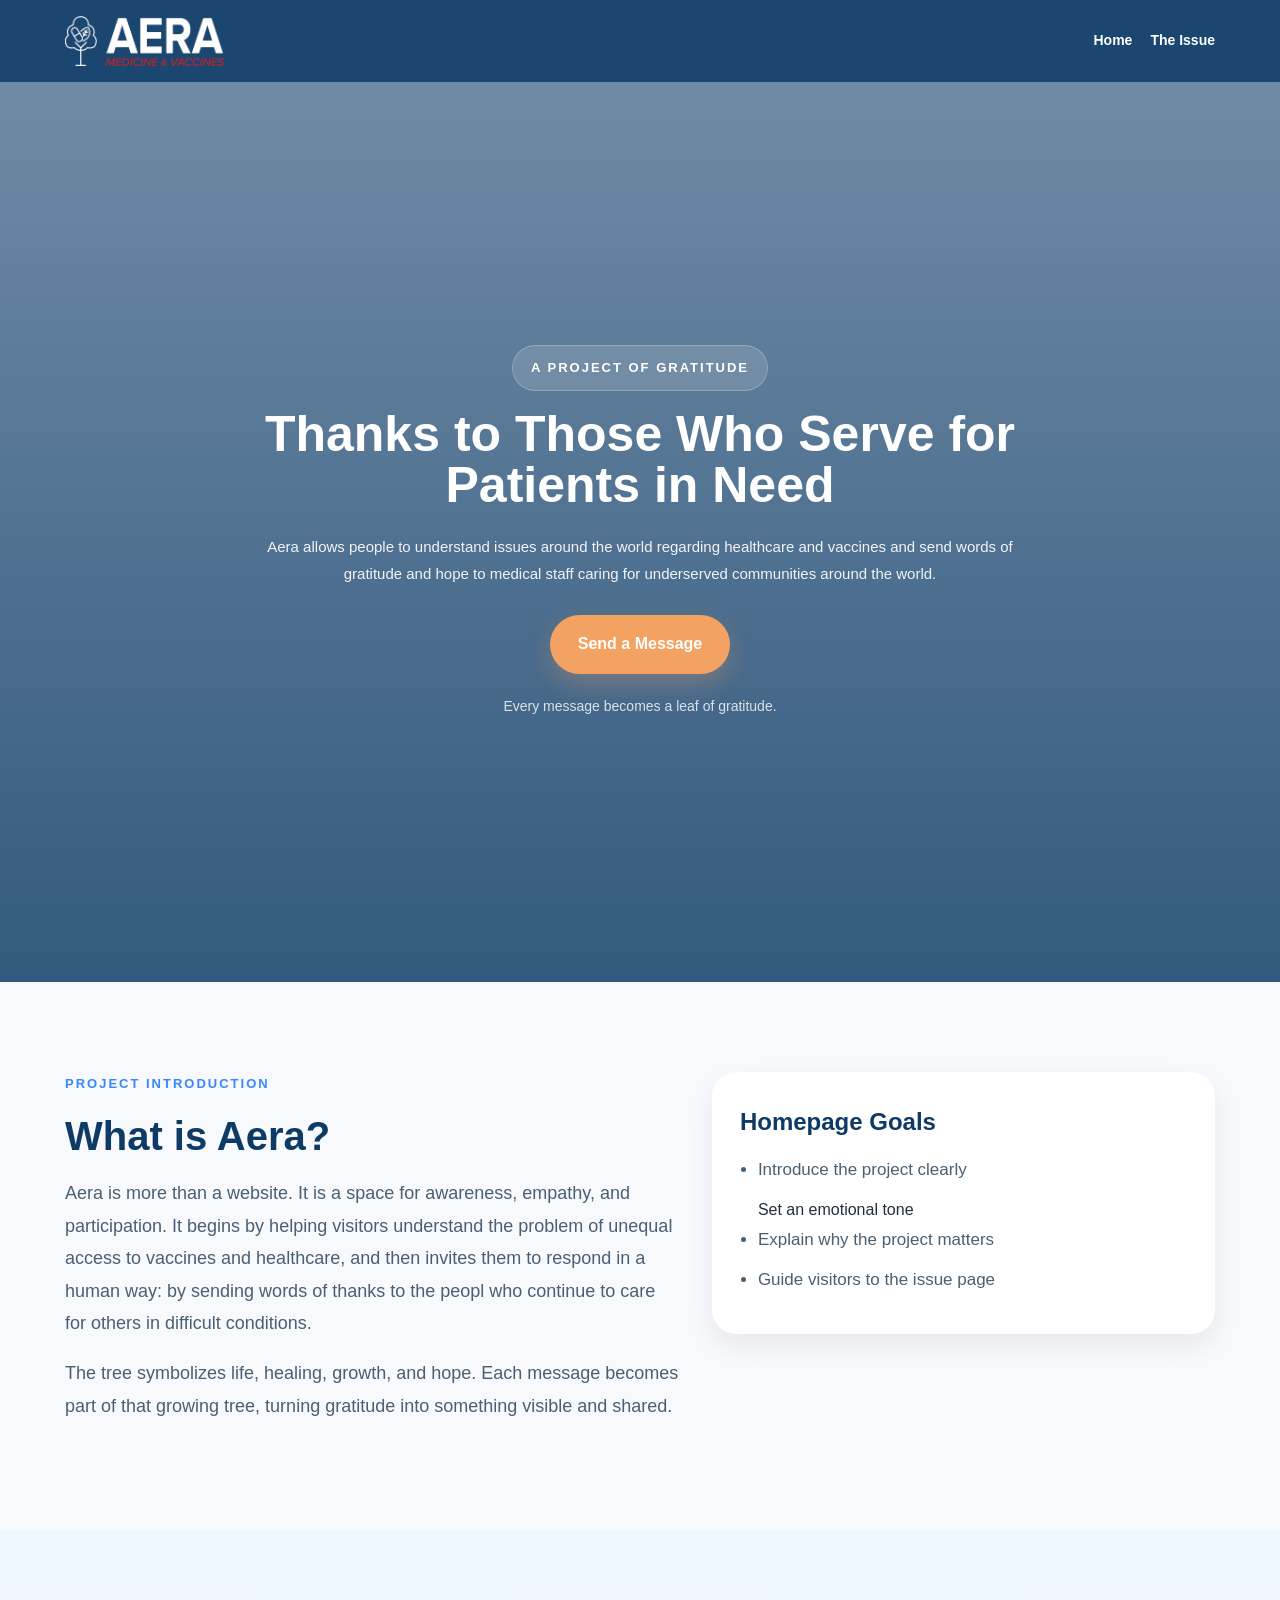
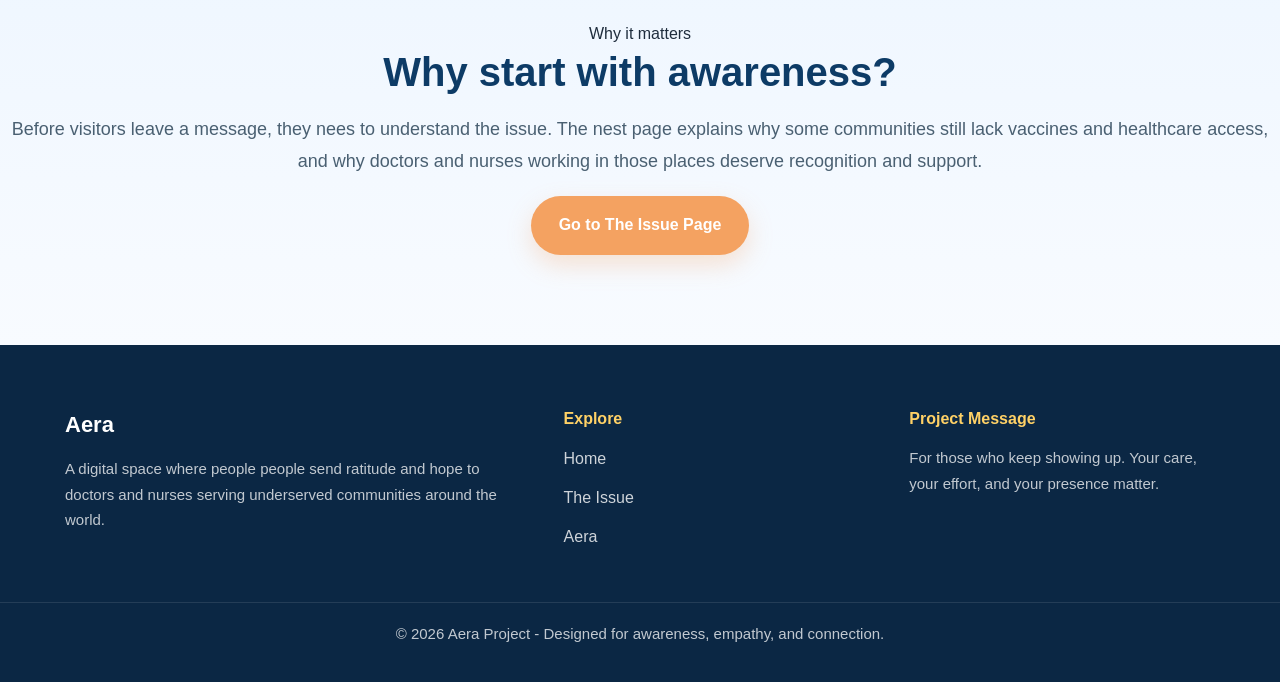
==== index.html @ dda3987d "Add files via upload" ====
<html lang="en">
<head>
	<title>Aera | Home</title>
	<link rel="stylesheet" href="style.css"/>
</head>

<body>

<nav class="navbar">
	<div class="container nav-inner">
		<div class="logo">
			<img src="logo2.png" alt="logo" height="50" align="right">

		</div>
		<div class="nav-links">
			<a href="index.html">Home</a>
			<a href="issue.html">The Issue</a>
		</div>
	</div>
</nav>

<header class="hero">
	<div class="hero-overlay"></div>
	<div class="container hero-content">
		<div class="hero-tag">A Project of Gratitude</div>
		<h1>Thanks to Those Who Serve for Patients in Need</h1>
		<p>
			Aera allows people to understand issues around the world regarding healthcare and vaccines and send words of gratitude and hope to medical staff caring for underserved communities around the world.
		</p>
		<div class="hero-buttons">
			<a href="issue.html" class="btn btn-primary">Send a Message</a>
		</div>
		<div class="hero-note">Every message becomes a leaf of gratitude.</div>
	</div>
</header>

<section class="intro-section">
	<div class="container two-column">
		<div>
			<div class="eyebrow">Project Introduction</div>
			<h2>What is Aera?</h2>
			<p>
				Aera is more than a website. It is a space for awareness, empathy, and participation. It begins by helping visitors understand the problem of unequal access to vaccines and healthcare, and then invites them to respond in a human way: by sending words of thanks to the peopl who continue to care for others in difficult conditions.
			</p>
			<p>
				The tree symbolizes life, healing, growth, and hope. Each message becomes part of that growing tree, turning gratitude into something visible and shared.
			</p>
		</div>

		<div class="info-card">
			<h3>Homepage Goals</h3>
			<ul>
				<li>Introduce the project clearly</li>
				<le>Set an emotional tone</le>
				<li>Explain why the project matters</li>
				<li>Guide visitors to the issue page</li>
			</ul>
		</div>
	</div>
</section>

<section class="preview-section">
	<div class="container"
		<div class="eyebrow">Why it matters</div>
		<h2>Why start with awareness?</h2>
		<p class-"section-text">
			Before visitors leave a message, they nees to understand the issue.
			The nest page explains why some communities still lack vaccines and healthcare access, and why doctors and nurses working in those places deserve recognition and support. 
		</p>
		<a href="issue.html" class="btn btn-primary">Go to The Issue Page</a>
	</div>
</section>


<footer class="footer">
	<div class="container footer-grid">

		<div class="footer-about">
			<h3>Aera</h3>
			<p>
				A digital space where people people send ratitude and hope to doctors and nurses serving underserved communities around the world.
			</p>
		</div>

		<div class="footer-links">
			<h4>Explore</h4>
			<ul>
				<li><a href="index.html">Home</a></li>
				<li><a href="issue.html">The Issue</a></li>
				<li><a href="#">Aera</a></li>
			</ul>
		</div>
		<div class="footer-message">
			<h4>Project Message</h4>
			<p>
				For those who keep showing up. 
				Your care, your effort, and your presence matter.
			</p>
		</div>
	</div>

	<div class="footer-bottom">
		<p>© 2026 Aera Project - Designed for awareness, empathy, and connection.</p>
	</div>
</footer>


</body>

</html>
---- style.css ----
* {
  box-sizing: border-box;
  margin: 0;
  padding: 0;
}

html {
  scroll-behavior: smooth;
}

body {
  font-family: Arial, sans-serif;
  background: #f7f9fc;
  color: #1f2d3d;
  line-height: 1.8;
}

a {
  text-decoration: none;
}

.container {
  width: min(1150px, 92%);
  margin: 0 auto;
}

.narrow {
  width: min(860px, 92%);
  margin: 0 auto;
}

.center-text {
  text-align: center;
}

/* NAV */
.navbar {
  position: sticky;
  top: 0;
  z-index: 1000;
  background: rgba(13, 59, 102, 0.94);
  backdrop-filter: blur(8px);
  padding: 16px 0;
}

.nav-inner {
  display: flex;
  justify-content: space-between;
  align-items: center;
  gap: 20px;
}

.logo {
  color: white;
  height: 50px;
  width: auto;
  font-size: 22px;
  font-weight: bold;
}

.nav-links {
  display: flex;
  flex-wrap: wrap;
  gap: 18px;
}

.nav-links a {
  color: white;
  font-size: 14px;
  font-weight: bold;
  transition: 0.3s;
}

.nav-links a:hover {
  color: #ffd166;
}

/* HERO */
.hero {
  position: relative;
  min-height: 100vh;
  background:
    linear-gradient(to bottom, rgba(13,59,102,0.58), rgba(13,59,102,0.84)),
    url("https://images.unsplash.com/photo-1501004318641-b39e6451bec6?auto=format&fit=crop&w=1600&q=80")
    center/cover no-repeat;
  display: flex;
  align-items: center;
  text-align: center;
  color: white;
}

.hero-overlay {
  position: absolute;
  inset: 0;
}

.hero-content {
  position: relative;
  z-index: 2;
  max-width: 820px;
  margin: 0 auto;
  padding: 40px 0;
}

.hero-tag,
.eyebrow {
  display: inline-block;
  margin-bottom: 18px;
  font-size: 13px;
  font-weight: bold;
  letter-spacing: 2px;
  text-transform: uppercase;
  color: #3a86ff;
}

.hero-tag {
  color: white;
  padding: 10px 18px;
  border-radius: 999px;
  background: rgba(255,255,255,0.14);
  border: 1px solid rgba(255,255,255,0.22);
}

.hero h1 {
  font-size: 50px;
  line-height: 1.02;
  margin-bottom: 22px;
}

.hero p {
  font-size: 15px;
  max-width: 760px;
  margin: 0 auto 28px;
  color: rgba(255,255,255,0.92);
}

.hero-buttons {
  display: flex;
  justify-content: center;
  flex-wrap: wrap;
  gap: 14px;
}

.hero-note {
  margin-top: 20px;
  font-size: 14px;
  color: rgba(255,255,255,0.8);
}

/* BUTTONS */
.btn {
  display: inline-block;
  padding: 15px 28px;
  border-radius: 999px;
  font-weight: bold;
  transition: 0.3s ease;
}

.btn-primary {
  background: #f4a261;
  color: white;
  box-shadow: 0 10px 24px rgba(244,162,97,0.28);
}

.btn-primary:hover {
  background: #e76f51;
  transform: translateY(-2px);
}

.btn-secondary {
  background: rgba(255,255,255,0.14);
  color: white;
  border: 1px solid rgba(255,255,255,0.22);
}

.btn-secondary:hover {
  background: rgba(255,255,255,0.2);
}

/* PAGE HEADER */
.page-header {
  padding: 90px 0 40px;
  background: linear-gradient(to bottom, #eaf4ff, #f7f9fc);
}

.page-header h1 {
  font-size: 58px;
  line-height: 1.08;
  color: #0d3b66;
  margin-bottom: 16px;
}

.page-subtitle {
  font-size: 20px;
  color: #4a6072;
  max-width: 780px;
}

/* SECTIONS */
section {
  padding: 90px 0;
}

h2 {
  font-size: 40px;
  color: #0d3b66;
  margin-bottom: 18px;
  line-height: 1.15;
}

p {
  font-size: 18px;
  color: #4a6072;
  margin-bottom: 18px;
}

.section-text {
  max-width: 780px;
  margin-bottom: 28px;
}

.alt-bg {
  background: #eef6ff;
}

/* LAYOUTS */
.two-column {
  display: grid;
  grid-template-columns: 1.1fr 0.9fr;
  gap: 32px;
  align-items: start;
}

.issue-grid {
  align-items: center;
}

/* CARDS */
.info-card {
  background: white;
  border-radius: 24px;
  padding: 28px;
  box-shadow: 0 12px 28px rgba(0,0,0,0.07);
}

.info-card h3 {
  color: #0d3b66;
  font-size: 24px;
  margin-bottom: 12px;
}

.info-card ul {
  padding-left: 18px;
}

.info-card li {
  color: #4a6072;
  margin-bottom: 10px;
  font-size: 17px;
}

/* PREVIEW */
.preview-section {
  background: linear-gradient(to bottom, #eef6ff, #f8fbff);
  text-align: center;
}

.closing-section {
  background: linear-gradient(to bottom, #f8fbff, #eaf4ff);
}

/* RESPONSIVE */
@media (max-width: 900px) {
  .two-column {
    grid-template-columns: 1fr;
  }

  .hero h1,
  .page-header h1 {
    font-size: 42px;
  }

  .hero p,
  .page-subtitle,
  p {
    font-size: 17px;
  }

  h2 {
    font-size: 32px;
  }

  .nav-inner {
    flex-direction: column;
    align-items: flex-start;
  }
}

.footer {
  background: #0b2744;
  color: rgba(255,255,255,0.85);
  padding-top: 60px;
}

.footer-grid {
  display: grid;
  grid-template-columns: 1.5fr 1fr 1fr;
  gap: 40px;
  padding-bottom: 40px;
}

.footer h3 {
  font-size: 22px;
  margin-bottom: 12px;
  color: white;
}

.footer h4 {
  font-size: 16px;
  margin-bottom: 12px;
  color: #ffd166;
}

.footer p {
  font-size: 15px;
  line-height: 1.7;
  color: rgba(255,255,255,0.75);
}

.footer-links ul {
  list-style: none;
}

.footer-links li {
  margin-bottom: 10px;
}

.footer-links a {
  color: rgba(255,255,255,0.8);
  text-decoration: none;
  transition: 0.3s;
}

.footer-links a:hover {
  color: #ffd166;
}

.footer-bottom {
  border-top: 1px solid rgba(255,255,255,0.1);
  text-align: center;
  padding: 18px 0;
  font-size: 13px;
  color: rgba(255,255,255,0.6);
}

/* WHY PAGE */
.why-header {
  background: linear-gradient(to bottom, #eaf4ff, #f7f9fc);
}

.map-tabs-section {
  background: linear-gradient(to bottom, #eef6ff, #f8fbff);
  padding: 90px 0;
}

.tabs {
  display: flex;
  gap: 14px;
  flex-wrap: wrap;
  margin-bottom: 28px;
}

.tab-button {
  border: none;
  padding: 14px 24px;
  border-radius: 999px;
  background: white;
  color: #0d3b66;
  font-weight: bold;
  cursor: pointer;
  box-shadow: 0 8px 18px rgba(0,0,0,0.07);
  transition: 0.3s;
}

.tab-button:hover {
  transform: translateY(-2px);
}

.tab-button.active {
  background: #0d3b66;
  color: white;
}

.tab-content {
  display: none;
}

.tab-content.active {
  display: block;
}

.map-layout {
  display: grid;
  grid-template-columns: 1.3fr 0.7fr;
  gap: 28px;
  align-items: stretch;
}

.map-card {
  position: relative;
  background: white;
  border-radius: 28px;
  padding: 24px;
  box-shadow: 0 14px 34px rgba(0,0,0,0.08);
}

.map-label {
  position: absolute;
  top: 42px;
  left: 42px;
  z-index: 5;
  background: rgba(255,255,255,0.94);
  color: #0d3b66;
  font-size: 13px;
  font-weight: bold;
  padding: 10px 14px;
  border-radius: 999px;
  box-shadow: 0 8px 18px rgba(0,0,0,0.08);
}

.world-map {
  position: relative;
  height: 540px;
  border-radius: 22px;
  background:
    url("https://upload.wikimedia.org/wikipedia/commons/8/80/World_map_-_low_resolution.svg")
    center/92% no-repeat,
    linear-gradient(to bottom, #ffffff, #f8fbff);
  overflow: hidden;
  border: 1px solid #e8f0f8;
}

.map-marker {
  position: absolute;
  width: 18px;
  height: 18px;
  border-radius: 50%;
  border: 3px solid white;
  box-shadow: 0 0 0 12px rgba(0,0,0,0.06);
}

.map-marker.red {
  background: #e76f51;
}

.map-marker.orange {
  background: #f4a261;
}

.map-marker.blue {
  background: #3a86ff;
}

.map-marker.green {
  background: #43aa8b;
}

.nigeria { top: 50%; left: 46%; }
.india { top: 46%; left: 67%; }
.pakistan { top: 43%; left: 63%; }
.ethiopia { top: 53%; left: 54%; }
.somalia { top: 55%; left: 57%; }
.drc { top: 58%; left: 49%; }
.angola { top: 63%; left: 47%; }

.map-info-panel {
  background: white;
  border-radius: 28px;
  padding: 30px;
  box-shadow: 0 14px 34px rgba(0,0,0,0.08);
}

.map-info-panel h3 {
  color: #0d3b66;
  font-size: 28px;
  margin-bottom: 14px;
}

.map-info-panel h4 {
  color: #0d3b66;
  font-size: 20px;
  margin: 24px 0 10px;
}

.map-info-panel p {
  font-size: 16px;
  color: #4a6072;
  margin-bottom: 12px;
}

.legend-box {
  background: #f7fbff;
  border: 1px solid #e3edf8;
  border-radius: 18px;
  padding: 16px;
  display: grid;
  gap: 10px;
  margin-top: 18px;
}

.legend-box div {
  display: flex;
  align-items: center;
  gap: 10px;
  color: #4a6072;
  font-size: 14px;
  font-weight: bold;
}

.legend-dot {
  width: 14px;
  height: 14px;
  border-radius: 50%;
  display: inline-block;
}

.legend-dot.red {
  background: #e76f51;
}

.legend-dot.orange {
  background: #f4a261;
}

.legend-dot.blue {
  background: #3a86ff;
}

.legend-dot.green {
  background: #43aa8b;
}



@media (max-width: 900px) {
  .map-layout,
  .footer-grid {
    grid-template-columns: 1fr;
  }

  .world-map {
    height: 360px;
    background-size: 96%;
  }

  .map-label {
    top: 36px;
    left: 36px;
  }

  .map-marker {
    width: 14px;
    height: 14px;
    border-width: 2px;
  }
}
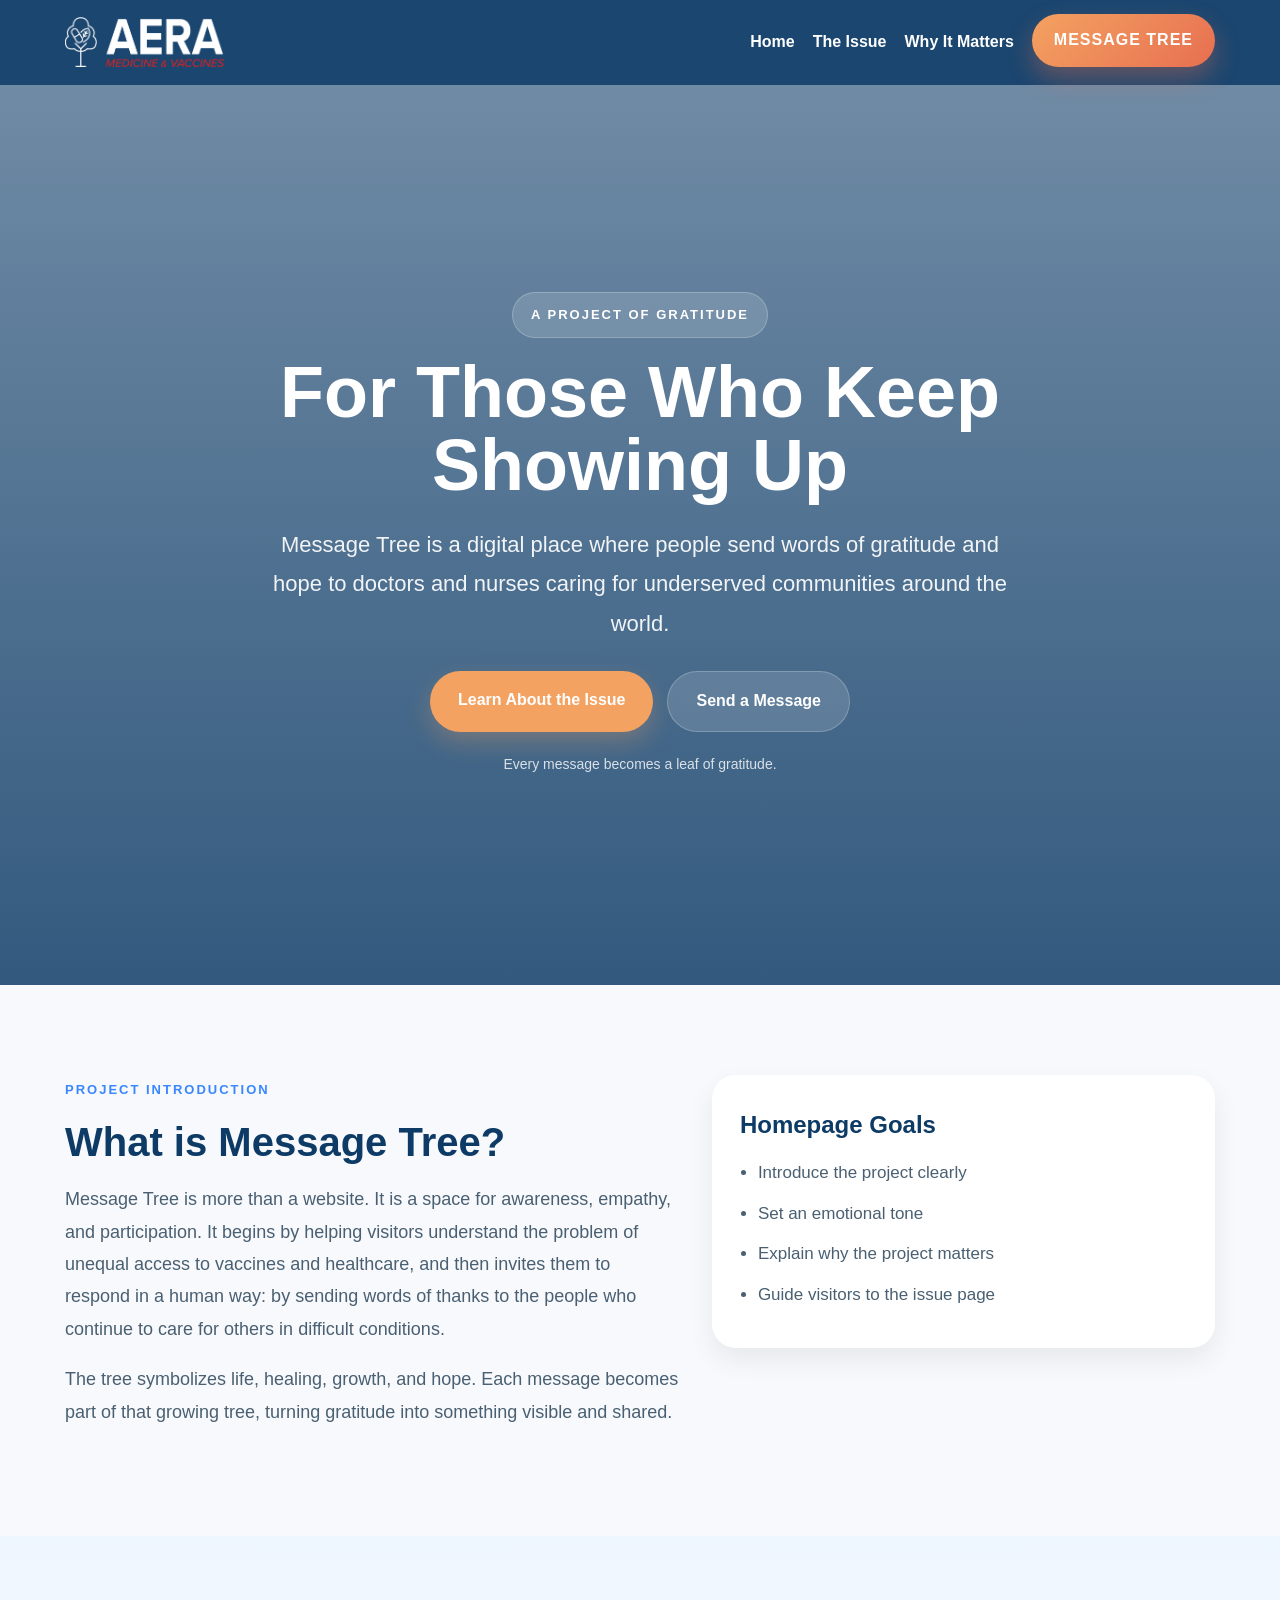
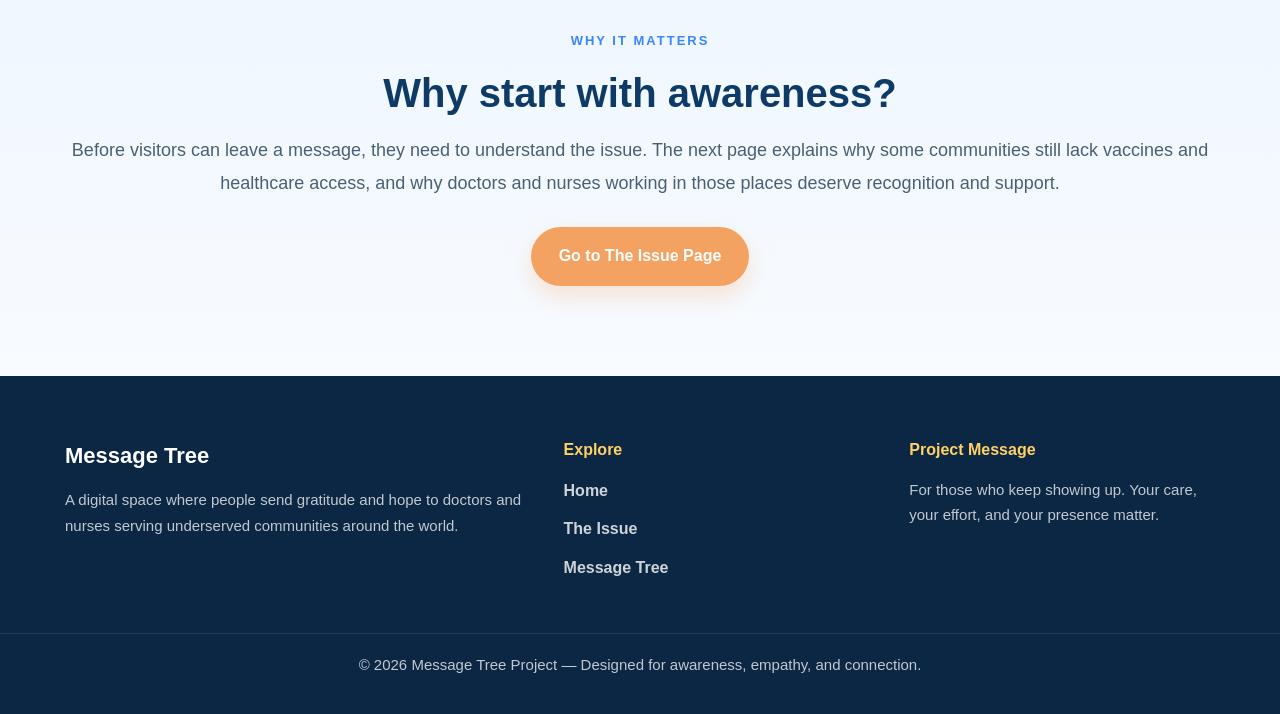
==== commit 68c3d762: "Add files via upload" ====
--- a/index.html
+++ b/index.html
@@ -1,110 +1,129 @@
+<!DOCTYPE html>
 <html lang="en">
 <head>
-	<title>Aera | Home</title>
-	<link rel="stylesheet" href="style.css"/>
+  <meta charset="UTF-8" />
+  <meta name="viewport" content="width=device-width, initial-scale=1.0" />
+  <title>Message Tree | Home</title>
+  <link rel="stylesheet" href="style.css" />
 </head>
-
 <body>
 
-<nav class="navbar">
-	<div class="container nav-inner">
-		<div class="logo">
-			<img src="logo2.png" alt="logo" height="50" align="right">
+  <nav class="navbar">
+    <div class="container nav-inner">
+      <div class="logo">
+          <img src="logo2.png" alt="logo" height="50" align="right">
+      </div>
+      <div class="nav-links">
+        <a href="index.html">Home</a>
+        <a href="issue.html">The Issue</a>
+        <a href="why.html">Why It Matters</a>
+        <a class="menubold" href="message.html">MESSAGE TREE</a>
+      </div>
+    </div>
+  </nav>
 
-		</div>
-		<div class="nav-links">
-			<a href="index.html">Home</a>
-			<a href="issue.html">The Issue</a>
-		</div>
-	</div>
-</nav>
+  <header class="hero">
+    <div class="hero-overlay"></div>
+    <div class="container hero-content">
+      <div class="hero-tag">A Project of Gratitude</div>
+      <h1>For Those Who Keep Showing Up</h1>
+      <p>
+        Message Tree is a digital place where people send words of gratitude
+        and hope to doctors and nurses caring for underserved communities
+        around the world.
+      </p>
+      <div class="hero-buttons">
+        <a href="issue.html" class="btn btn-primary">Learn About the Issue</a>
+        <a href="#" class="btn btn-secondary">Send a Message</a>
+      </div>
+      <div class="hero-note">Every message becomes a leaf of gratitude.</div>
+    </div>
+  </header>
 
-<header class="hero">
-	<div class="hero-overlay"></div>
-	<div class="container hero-content">
-		<div class="hero-tag">A Project of Gratitude</div>
-		<h1>Thanks to Those Who Serve for Patients in Need</h1>
-		<p>
-			Aera allows people to understand issues around the world regarding healthcare and vaccines and send words of gratitude and hope to medical staff caring for underserved communities around the world.
-		</p>
-		<div class="hero-buttons">
-			<a href="issue.html" class="btn btn-primary">Send a Message</a>
-		</div>
-		<div class="hero-note">Every message becomes a leaf of gratitude.</div>
-	</div>
-</header>
+  <section class="intro-section">
+    <div class="container two-column">
+      <div>
+        <div class="eyebrow">Project Introduction</div>
+        <h2>What is Message Tree?</h2>
+        <p>
+          Message Tree is more than a website. It is a space for awareness,
+          empathy, and participation. It begins by helping visitors understand
+          the problem of unequal access to vaccines and healthcare, and then
+          invites them to respond in a human way: by sending words of thanks
+          to the people who continue to care for others in difficult conditions.
+        </p>
+        <p>
+          The tree symbolizes life, healing, growth, and hope. Each message
+          becomes part of that growing tree, turning gratitude into something
+          visible and shared.
+        </p>
+      </div>
 
-<section class="intro-section">
-	<div class="container two-column">
-		<div>
-			<div class="eyebrow">Project Introduction</div>
-			<h2>What is Aera?</h2>
-			<p>
-				Aera is more than a website. It is a space for awareness, empathy, and participation. It begins by helping visitors understand the problem of unequal access to vaccines and healthcare, and then invites them to respond in a human way: by sending words of thanks to the peopl who continue to care for others in difficult conditions.
-			</p>
-			<p>
-				The tree symbolizes life, healing, growth, and hope. Each message becomes part of that growing tree, turning gratitude into something visible and shared.
-			</p>
-		</div>
+      <div class="info-card">
+        <h3>Homepage Goals</h3>
+        <ul>
+          <li>Introduce the project clearly</li>
+          <li>Set an emotional tone</li>
+          <li>Explain why the project matters</li>
+          <li>Guide visitors to the issue page</li>
+        </ul>
+      </div>
+    </div>
+  </section>
 
-		<div class="info-card">
-			<h3>Homepage Goals</h3>
-			<ul>
-				<li>Introduce the project clearly</li>
-				<le>Set an emotional tone</le>
-				<li>Explain why the project matters</li>
-				<li>Guide visitors to the issue page</li>
-			</ul>
-		</div>
-	</div>
-</section>
-
-<section class="preview-section">
-	<div class="container"
-		<div class="eyebrow">Why it matters</div>
-		<h2>Why start with awareness?</h2>
-		<p class-"section-text">
-			Before visitors leave a message, they nees to understand the issue.
-			The nest page explains why some communities still lack vaccines and healthcare access, and why doctors and nurses working in those places deserve recognition and support. 
-		</p>
-		<a href="issue.html" class="btn btn-primary">Go to The Issue Page</a>
-	</div>
-</section>
+  <section class="preview-section">
+    <div class="container">
+      <div class="eyebrow">Why it matters</div>
+      <h2>Why start with awareness?</h2>
+      <p class="section-text">
+        Before visitors can leave a message, they need to understand the issue.
+        The next page explains why some communities still lack vaccines and
+        healthcare access, and why doctors and nurses working in those places
+        deserve recognition and support.
+      </p>
+      <a href="issue.html" class="btn btn-primary">Go to The Issue Page</a>
+    </div>
+  </section>
 
 
+
+
+  
+
 <footer class="footer">
-	<div class="container footer-grid">
+  <div class="container footer-grid">
 
-		<div class="footer-about">
-			<h3>Aera</h3>
-			<p>
-				A digital space where people people send ratitude and hope to doctors and nurses serving underserved communities around the world.
-			</p>
-		</div>
+    <div class="footer-about">
+      <h3>Message Tree</h3>
+      <p>
+        A digital space where people send gratitude and hope to doctors and nurses
+        serving underserved communities around the world.
+      </p>
+    </div>
 
-		<div class="footer-links">
-			<h4>Explore</h4>
-			<ul>
-				<li><a href="index.html">Home</a></li>
-				<li><a href="issue.html">The Issue</a></li>
-				<li><a href="#">Aera</a></li>
-			</ul>
-		</div>
-		<div class="footer-message">
-			<h4>Project Message</h4>
-			<p>
-				For those who keep showing up. 
-				Your care, your effort, and your presence matter.
-			</p>
-		</div>
-	</div>
+    <div class="footer-links">
+      <h4>Explore</h4>
+      <ul>
+        <li><a href="index.html">Home</a></li>
+        <li><a href="issue.html">The Issue</a></li>
+        <li><a href="#">Message Tree</a></li>
+      </ul>
+    </div>
 
-	<div class="footer-bottom">
-		<p>© 2026 Aera Project - Designed for awareness, empathy, and connection.</p>
-	</div>
+    <div class="footer-message">
+      <h4>Project Message</h4>
+      <p>
+        For those who keep showing up.  
+        Your care, your effort, and your presence matter.
+      </p>
+    </div>
+
+  </div>
+
+  <div class="footer-bottom">
+    <p>© 2026 Message Tree Project — Designed for awareness, empathy, and connection.</p>
+  </div>
 </footer>
 
-
 </body>
-
 </html>
--- a/style.css
+++ b/style.css
@@ -16,7 +16,11 @@
 }
 
 a {
+  color: white;
   text-decoration: none;
+  font-weight: 600;
+  transition: 0.3s ease;
+
 }
 
 .container {
@@ -60,19 +64,39 @@
 
 .nav-links {
   display: flex;
-  flex-wrap: wrap;
+  align-items: center;
   gap: 18px;
 }
 
 .nav-links a {
   color: white;
-  font-size: 14px;
-  font-weight: bold;
-  transition: 0.3s;
-}
-
+  text-decoration: none;
+  font-weight: 600;
+  transition: 0.3s ease;
+}
+
+/* normal menu hover */
 .nav-links a:hover {
-  color: #ffd166;
+  opacity: 0.8;
+}
+
+/* POPPED OUT MENU */
+.menubold {
+  background: linear-gradient(135deg, #f4a261, #e76f51);
+  padding: 12px 22px;
+  border-radius: 999px;
+  color: white !important;
+  font-weight: bold;
+  letter-spacing: 1px;
+  box-shadow: 0 12px 24px rgba(231,111,81,0.35);
+  transform: translateY(-2px);
+  transition: 0.3s ease;
+}
+
+/* hover effect */
+.menubold:hover {
+  transform: translateY(-5px) scale(1.04);
+  box-shadow: 0 18px 34px rgba(231,111,81,0.45);
 }
 
 /* HERO */
@@ -122,13 +146,13 @@
 }
 
 .hero h1 {
-  font-size: 50px;
+  font-size: 72px;
   line-height: 1.02;
   margin-bottom: 22px;
 }
 
 .hero p {
-  font-size: 15px;
+  font-size: 22px;
   max-width: 760px;
   margin: 0 auto 28px;
   color: rgba(255,255,255,0.92);
@@ -215,8 +239,9 @@
 }
 
 .section-text {
-  max-width: 780px;
+  max-width: 1150px;
   margin-bottom: 28px;
+  text-align: center;
 }
 
 .alt-bg {
@@ -268,6 +293,220 @@
 .closing-section {
   background: linear-gradient(to bottom, #f8fbff, #eaf4ff);
 }
+
+
+/* MESSAGE HERO */
+
+.message-hero {
+  padding: 130px 20px 90px;
+  text-align: center;
+  background:
+    linear-gradient(
+      to bottom,
+      rgba(13,59,102,0.65),
+      rgba(238,246,255,0.96)
+    ),
+    url("https://images.unsplash.com/photo-1505751172876-fa1923c5c528?auto=format&fit=crop&w=1600&q=80")
+    center/cover no-repeat;
+}
+
+.message-hero-content {
+  max-width: 820px;
+  margin: 0 auto;
+}
+
+.message-hero h1 {
+  font-size: 72px;
+  color: white;
+  margin-bottom: 18px;
+}
+
+.message-hero p {
+  font-size: 22px;
+  color: rgba(255,255,255,0.92);
+}
+
+/* TREE LAYOUT */
+
+.message-tree-layout {
+  width: min(1200px, 92%);
+  margin: 0 auto;
+  padding: 80px 0;
+  display: grid;
+  grid-template-columns: 1.2fr 0.8fr;
+  gap: 40px;
+  align-items: center;
+}
+
+.tree-visual-area {
+  position: relative;
+  min-height: 700px;
+  background: radial-gradient(circle at center, #ffffff, #eaf7ef);
+  border-radius: 34px;
+  overflow: hidden;
+  box-shadow: 0 24px 60px rgba(0,0,0,0.1);
+  display: flex;
+  align-items: center;
+  justify-content: center;
+}
+
+.message-tree-image {
+  max-width: 76%;
+  max-height: 580px;
+  object-fit: contain;
+  z-index: 2;
+  animation: treeBreath 5s ease-in-out infinite;
+}
+
+.message-leaves-layer {
+  position: absolute;
+  inset: 0;
+  z-index: 3;
+}
+
+.message-leaf {
+  position: absolute;
+  max-width: 160px;
+  padding: 12px 16px;
+  background: linear-gradient(135deg, #43aa8b, #2d8a57);
+  color: white;
+  border-radius: 50px 50px 50px 12px;
+  font-size: 14px;
+  line-height: 1.5;
+  box-shadow: 0 12px 24px rgba(0,0,0,0.15);
+  animation: leafFloat 4s ease-in-out infinite;
+  transition: 0.3s ease;
+}
+
+.message-leaf:hover {
+  transform: scale(1.1);
+  background: linear-gradient(135deg, #f4a261, #e76f51);
+  z-index: 10;
+}
+
+.message-leaf span {
+  display: block;
+}
+
+/* LEAF POSITIONS */
+
+.leaf-1 { top: 18%; left: 24%; }
+.leaf-2 { top: 22%; right: 18%; }
+.leaf-3 { top: 38%; left: 16%; }
+.leaf-4 { top: 40%; right: 18%; }
+.leaf-5 { top: 56%; left: 28%; }
+.leaf-6 { top: 58%; right: 28%; }
+.leaf-7 { top: 28%; left: 44%; }
+.leaf-8 { top: 46%; left: 44%; }
+.leaf-9 { top: 64%; left: 44%; }
+.leaf-10 { top: 30%; right: 36%; }
+
+/* MESSAGE PANEL */
+
+.message-form-panel {
+  background: white;
+  padding: 40px;
+  border-radius: 32px;
+  box-shadow: 0 20px 50px rgba(0,0,0,0.1);
+}
+
+.message-form-panel h2 {
+  font-size: 42px;
+  color: #0d3b66;
+  margin-bottom: 14px;
+}
+
+.message-form-panel p {
+  color: #4a6072;
+  line-height: 1.8;
+  margin-bottom: 24px;
+}
+
+textarea {
+  width: 100%;
+  height: 150px;
+  border: 1px solid #d7e3ef;
+  border-radius: 20px;
+  padding: 18px;
+  font-size: 16px;
+  resize: none;
+  font-family: Arial, sans-serif;
+}
+
+textarea:focus {
+  outline: none;
+  border-color: #43aa8b;
+  box-shadow: 0 0 0 4px rgba(67,170,139,0.14);
+}
+
+button {
+  width: 100%;
+  margin-top: 18px;
+  border: none;
+  padding: 16px;
+  border-radius: 999px;
+  background: linear-gradient(135deg, #f4a261, #e76f51);
+  color: white;
+  font-size: 16px;
+  font-weight: bold;
+  cursor: pointer;
+}
+
+button:hover {
+  transform: translateY(-3px);
+}
+
+/* COUNTER */
+
+.leaf-counter {
+  margin-top: 22px;
+  padding: 14px;
+  border-radius: 14px;
+  background: #eef6ff;
+  color: #0d3b66;
+  font-weight: bold;
+  text-align: center;
+}
+
+/* ANIMATIONS */
+
+@keyframes leafFloat {
+  0% { transform: translateY(0); }
+  50% { transform: translateY(-10px); }
+  100% { transform: translateY(0); }
+}
+
+@keyframes treeBreath {
+  0% { transform: scale(1); }
+  50% { transform: scale(1.025); }
+  100% { transform: scale(1); }
+}
+
+/* RESPONSIVE */
+
+@media (max-width: 900px) {
+  .message-tree-layout {
+    grid-template-columns: 1fr;
+  }
+
+  .message-hero h1 {
+    font-size: 52px;
+  }
+
+  .tree-visual-area {
+    min-height: 520px;
+  }
+
+  .message-tree-image {
+    max-width: 90%;
+  }
+
+  .message-leaf {
+    max-width: 120px;
+    font-size: 12px;
+  }
+}
+
 
 /* RESPONSIVE */
 @media (max-width: 900px) {
@@ -563,4 +802,692 @@
     height: 14px;
     border-width: 2px;
   }
-}+
+  .logo-img {
+  height: 50px;
+  display: block;
+}
+
+.comparison-page {
+  padding: 70px 0 100px;
+  background: #f7f9fc;
+}
+
+.why-hero {
+  background: linear-gradient(to bottom, #eaf4ff, #f7f9fc);
+}
+
+.comparison-intro {
+  max-width: 850px;
+  margin-bottom: 45px;
+}
+
+.comparison-intro h2 {
+  font-size: 42px;
+  color: #0d3b66;
+  margin-bottom: 14px;
+}
+
+.comparison-intro p {
+  font-size: 18px;
+  color: #4a6072;
+}
+
+.tabs {
+  display: flex;
+  flex-wrap: wrap;
+  gap: 12px;
+  margin-bottom: 28px;
+}
+
+.tab-button {
+  border: none;
+  padding: 14px 22px;
+  border-radius: 999px;
+  background: white;
+  color: #0d3b66;
+  font-weight: bold;
+  cursor: pointer;
+  box-shadow: 0 8px 18px rgba(0,0,0,0.07);
+  transition: 0.25s ease;
+}
+
+.tab-button:hover {
+  transform: translateY(-2px);
+}
+
+.tab-button.active {
+  background: #0d3b66;
+  color: white;
+}
+
+.tab-panel {
+  display: none;
+}
+
+.tab-panel.active {
+  display: block;
+}
+
+.panel-card {
+  background: white;
+  border-radius: 28px;
+  box-shadow: 0 14px 34px rgba(0,0,0,0.08);
+  padding: 28px;
+}
+
+.panel-head {
+  display: grid;
+  grid-template-columns: 1fr 280px;
+  gap: 24px;
+  margin-bottom: 24px;
+  align-items: start;
+}
+
+.panel-head h2 {
+  font-size: 34px;
+  color: #0d3b66;
+  margin-bottom: 10px;
+}
+
+.panel-head p {
+  font-size: 17px;
+  color: #4a6072;
+}
+
+.summary-box {
+  background: #f7fbff;
+  border: 1px solid #e3edf8;
+  border-radius: 20px;
+  padding: 18px;
+}
+
+.summary-box h3 {
+  font-size: 16px;
+  color: #0d3b66;
+  margin-bottom: 8px;
+}
+
+.summary-box p {
+  font-size: 15px;
+  color: #4a6072;
+  margin: 0;
+}
+
+/* COMPARISON PAGE */
+.comparison-page {
+  padding: 70px 0 100px;
+  background: #f7f9fc;
+}
+
+.comparison-intro {
+  max-width: 850px;
+  margin-bottom: 45px;
+}
+
+.comparison-intro h2 {
+  font-size: 42px;
+  color: #0d3b66;
+  margin-bottom: 14px;
+}
+
+.comparison-intro p {
+  font-size: 18px;
+  color: #4a6072;
+}
+
+.map-tabs-section {
+  padding: 70px 0 100px;
+  background: linear-gradient(to bottom, #eef6ff, #f8fbff);
+}
+
+.tabs {
+  display: flex;
+  flex-wrap: wrap;
+  gap: 12px;
+  margin-bottom: 28px;
+}
+
+.tab-button {
+  border: none;
+  padding: 14px 22px;
+  border-radius: 999px;
+  background: white;
+  color: #0d3b66;
+  font-weight: bold;
+  cursor: pointer;
+  box-shadow: 0 8px 18px rgba(0,0,0,0.07);
+  transition: 0.25s ease;
+}
+
+.tab-button:hover {
+  transform: translateY(-2px);
+}
+
+.tab-button.active {
+  background: #0d3b66;
+  color: white;
+}
+
+.tab-panel {
+  display: none;
+}
+
+.tab-panel.active {
+  display: block;
+}
+
+.panel-card {
+  background: white;
+  border-radius: 28px;
+  box-shadow: 0 14px 34px rgba(0,0,0,0.08);
+  padding: 28px;
+}
+
+.panel-head {
+  display: grid;
+  grid-template-columns: 1fr 280px;
+  gap: 24px;
+  margin-bottom: 24px;
+  align-items: start;
+}
+
+.panel-head h2 {
+  font-size: 34px;
+  color: #0d3b66;
+  margin-bottom: 10px;
+}
+
+.panel-head p {
+  font-size: 17px;
+  color: #4a6072;
+}
+
+.summary-box {
+  background: #f7fbff;
+  border: 1px solid #e3edf8;
+  border-radius: 20px;
+  padding: 18px;
+}
+
+.summary-box h3 {
+  color: #0d3b66;
+  font-size: 16px;
+  margin-bottom: 8px;
+}
+
+.summary-box p {
+  font-size: 15px;
+  color: #4a6072;
+  margin: 0;
+}
+
+.visible-map-box {
+  position: relative;
+  width: 100%;
+  min-height: 610px;
+  border-radius: 26px;
+  overflow: hidden;
+  background-color: #ffffff;
+  background-image:
+    linear-gradient(to bottom, rgba(255,255,255,0.35), rgba(248,251,255,0.85)),
+    url("https://upload.wikimedia.org/wikipedia/commons/8/80/World_map_-_low_resolution.svg");
+  background-size: 92%;
+  background-repeat: no-repeat;
+  background-position: center;
+  border: 1px solid #e8f0f8;
+  box-shadow: inset 0 0 0 1px rgba(255,255,255,0.6);
+}
+
+.map-title-chip {
+  position: absolute;
+  top: 22px;
+  left: 22px;
+  z-index: 10;
+  background: rgba(255,255,255,0.96);
+  color: #0d3b66;
+  font-size: 13px;
+  font-weight: bold;
+  padding: 10px 15px;
+  border-radius: 999px;
+  box-shadow: 0 8px 18px rgba(0,0,0,0.08);
+}
+
+.marker {
+  position: absolute;
+  width: 22px;
+  height: 22px;
+  border-radius: 50%;
+  border: 4px solid white;
+  z-index: 8;
+  transform: translate(-50%, -50%);
+  box-shadow: 0 10px 22px rgba(0,0,0,0.16);
+  cursor: pointer;
+}
+
+.marker::after {
+  content: "";
+  position: absolute;
+  inset: -10px;
+  border-radius: 50%;
+  opacity: 0.28;
+  animation: pulse 2s infinite;
+}
+
+.marker span {
+  position: absolute;
+  left: 50%;
+  top: -40px;
+  transform: translateX(-50%);
+  background: rgba(13,59,102,0.94);
+  color: white;
+  padding: 7px 11px;
+  border-radius: 999px;
+  font-size: 11px;
+  font-weight: bold;
+  white-space: nowrap;
+  opacity: 0;
+  transition: 0.25s ease;
+}
+
+.marker:hover span {
+  opacity: 1;
+}
+
+.marker.severe { background: #e76f51; }
+.marker.severe::after { background: #e76f51; }
+
+.marker.high { background: #f4a261; }
+.marker.high::after { background: #f4a261; }
+
+.marker.doctor { background: #3a86ff; }
+.marker.doctor::after { background: #3a86ff; }
+
+.marker.nurse { background: #43aa8b; }
+.marker.nurse::after { background: #43aa8b; }
+
+.nigeria { top: 50%; left: 46%; }
+.india { top: 46%; left: 67%; }
+.pakistan { top: 43%; left: 63%; }
+.ethiopia { top: 53%; left: 54%; }
+.somalia { top: 55%; left: 57%; }
+.drc { top: 58%; left: 49%; }
+.angola { top: 63%; left: 47%; }
+
+.map-legend {
+  position: absolute;
+  left: 22px;
+  bottom: 22px;
+  z-index: 10;
+  display: grid;
+  gap: 10px;
+  background: rgba(255,255,255,0.96);
+  border-radius: 18px;
+  padding: 14px 16px;
+  box-shadow: 0 8px 18px rgba(0,0,0,0.08);
+}
+
+.map-legend div {
+  display: flex;
+  align-items: center;
+  gap: 10px;
+  color: #4a6072;
+  font-size: 14px;
+  font-weight: bold;
+}
+
+.legend-dot {
+  width: 14px;
+  height: 14px;
+  border-radius: 50%;
+  display: inline-block;
+}
+
+.severe-dot { background: #e76f51; }
+.high-dot { background: #f4a261; }
+.doctor-dot { background: #3a86ff; }
+.nurse-dot { background: #43aa8b; }
+
+.compare-footer {
+  margin-top: 22px;
+  display: grid;
+  grid-template-columns: 1fr 1fr;
+  gap: 18px;
+}
+
+.mini-card {
+  background: #f8fbff;
+  border: 1px solid #e8f0f8;
+  border-radius: 18px;
+  padding: 18px;
+}
+
+.mini-card h4 {
+  color: #0d3b66;
+  font-size: 16px;
+  margin-bottom: 8px;
+}
+
+.mini-card p {
+  color: #4a6072;
+  font-size: 15px;
+  margin: 0;
+}
+
+@keyframes pulse {
+  0% {
+    transform: scale(0.7);
+    opacity: 0.35;
+  }
+  70% {
+    transform: scale(1.7);
+    opacity: 0;
+  }
+  100% {
+    transform: scale(0.7);
+    opacity: 0;
+  }
+}
+
+/* MESSAGE TREE HERO */
+
+.message-hero {
+  padding: 130px 20px 90px;
+  text-align: center;
+  background:
+    linear-gradient(
+      to bottom,
+      rgba(13,59,102,0.65),
+      rgba(238,246,255,0.96)
+    ),
+    url("https://images.unsplash.com/photo-1505751172876-fa1923c5c528?auto=format&fit=crop&w=1600&q=80")
+    center/cover no-repeat;
+}
+
+.message-hero-content {
+  max-width: 820px;
+  margin: 0 auto;
+}
+
+.message-hero h1 {
+  font-size: 72px;
+  color: white;
+  margin-bottom: 18px;
+}
+
+.message-hero p {
+  font-size: 22px;
+  line-height: 1.7;
+  color: rgba(255,255,255,0.92);
+}
+
+/* MESSAGE TREE MAIN LAYOUT */
+
+.message-tree-layout {
+  width: min(1200px, 92%);
+  margin: 0 auto;
+  padding: 80px 0;
+  display: grid;
+  grid-template-columns: 1.2fr 0.8fr;
+  gap: 40px;
+  align-items: center;
+}
+
+/* TREE VISUAL AREA */
+
+.tree-visual-area {
+  position: relative;
+  min-height: 700px;
+  background: radial-gradient(circle at center, #ffffff, #eaf7ef);
+  border-radius: 34px;
+  overflow: hidden;
+  box-shadow: 0 24px 60px rgba(0,0,0,0.1);
+
+  display: flex;
+  align-items: center;
+  justify-content: center;
+}
+
+.tree-visual-area::before,
+.tree-visual-area::after {
+  content: "";
+  position: absolute;
+  border-radius: 50%;
+  background: rgba(67,170,139,0.12);
+  z-index: 0;
+}
+
+.tree-visual-area::before {
+  width: 360px;
+  height: 360px;
+  top: 60px;
+  left: 60px;
+}
+
+.tree-visual-area::after {
+  width: 260px;
+  height: 260px;
+  bottom: 70px;
+  right: 80px;
+}
+
+.message-tree-image {
+  max-width: 76%;
+  max-height: 580px;
+  object-fit: contain;
+  position: relative;
+  z-index: 2;
+  animation: treeBreath 5s ease-in-out infinite;
+}
+
+/* LEAVES */
+
+.message-leaves-layer {
+  position: absolute;
+  inset: 0;
+  z-index: 3;
+}
+
+.message-leaf {
+  position: absolute;
+  max-width: 160px;
+  padding: 12px 16px;
+  background: linear-gradient(135deg, #43aa8b, #2d8a57);
+  color: white;
+  border-radius: 50px 50px 50px 12px;
+  font-size: 14px;
+  line-height: 1.5;
+  box-shadow: 0 12px 24px rgba(0,0,0,0.15);
+  animation: leafFloat 4s ease-in-out infinite;
+  transition: 0.3s ease;
+  cursor: pointer;
+}
+
+.message-leaf:hover {
+  transform: scale(1.1);
+  background: linear-gradient(135deg, #f4a261, #e76f51);
+  z-index: 10;
+}
+
+.message-leaf span {
+  display: block;
+}
+
+/* LEAF POSITIONS */
+
+.leaf-1 { top: 18%; left: 24%; animation-delay: 0s; }
+.leaf-2 { top: 22%; right: 18%; animation-delay: 0.5s; }
+.leaf-3 { top: 38%; left: 16%; animation-delay: 1s; }
+.leaf-4 { top: 40%; right: 18%; animation-delay: 1.5s; }
+.leaf-5 { top: 56%; left: 28%; animation-delay: 2s; }
+.leaf-6 { top: 58%; right: 28%; animation-delay: 2.5s; }
+.leaf-7 { top: 28%; left: 44%; animation-delay: 3s; }
+.leaf-8 { top: 46%; left: 44%; animation-delay: 3.5s; }
+
+/* MESSAGE FORM PANEL */
+
+.message-form-panel {
+  background: white;
+  padding: 40px;
+  border-radius: 32px;
+  box-shadow: 0 20px 50px rgba(0,0,0,0.1);
+  transition: 0.3s ease;
+}
+
+.message-form-panel:hover {
+  transform: translateY(-4px);
+}
+
+.message-form-panel h2 {
+  font-size: 42px;
+  color: #0d3b66;
+  margin-bottom: 14px;
+}
+
+.message-form-panel p {
+  color: #4a6072;
+  line-height: 1.8;
+  margin-bottom: 24px;
+}
+
+textarea {
+  width: 100%;
+  height: 150px;
+  border: 1px solid #d7e3ef;
+  border-radius: 20px;
+  padding: 18px;
+  font-size: 16px;
+  resize: none;
+  font-family: Arial, sans-serif;
+}
+
+textarea:focus {
+  outline: none;
+  border-color: #43aa8b;
+  box-shadow: 0 0 0 4px rgba(67,170,139,0.14);
+}
+
+button {
+  width: 100%;
+  margin-top: 18px;
+  border: none;
+  padding: 16px;
+  border-radius: 999px;
+  background: linear-gradient(135deg, #f4a261, #e76f51);
+  color: white;
+  font-size: 16px;
+  font-weight: bold;
+  cursor: pointer;
+  transition: 0.3s ease;
+}
+
+button:hover {
+  transform: translateY(-3px);
+  box-shadow: 0 14px 28px rgba(231,111,81,0.28);
+}
+
+/* COUNTER */
+
+.leaf-counter {
+  margin-top: 22px;
+  padding: 14px;
+  border-radius: 14px;
+  background: #eef6ff;
+  color: #0d3b66;
+  font-weight: bold;
+  text-align: center;
+}
+
+/* QUOTE SECTION */
+
+.gratitude-quote-section {
+  padding: 40px 0 90px;
+}
+
+.featured-quote-card {
+  position: relative;
+  padding: 40px 48px;
+  background: linear-gradient(135deg, #ffffff, #eef6ff);
+  border-left: 6px solid #f4a261;
+  border-radius: 28px;
+  box-shadow: 0 18px 40px rgba(0,0,0,0.08);
+}
+
+.featured-quote-card p {
+  font-size: 30px;
+  line-height: 1.5;
+  font-weight: bold;
+  color: #0d3b66;
+}
+
+.quote-mark {
+  position: absolute;
+  top: -20px;
+  left: 18px;
+  font-size: 100px;
+  color: rgba(244,162,97,0.18);
+}
+
+/* ANIMATION */
+
+@keyframes leafFloat {
+  0% {
+    transform: translateY(0px);
+  }
+
+  50% {
+    transform: translateY(-10px);
+  }
+
+  100% {
+    transform: translateY(0px);
+  }
+}
+
+@keyframes treeBreath {
+  0% {
+    transform: scale(1);
+  }
+
+  50% {
+    transform: scale(1.025);
+  }
+
+  100% {
+    transform: scale(1);
+  }
+}
+
+/* RESPONSIVE */
+
+@media (max-width: 900px) {
+  .message-tree-layout {
+    grid-template-columns: 1fr;
+  }
+
+  .message-hero h1 {
+    font-size: 52px;
+  }
+
+  .message-form-panel h2 {
+    font-size: 34px;
+  }
+
+  .featured-quote-card p {
+    font-size: 24px;
+  }
+
+  .tree-visual-area {
+    min-height: 520px;
+  }
+
+  .message-tree-image {
+    max-width: 90%;
+  }
+
+  .message-leaf {
+    max-width: 120px;
+    font-size: 12px;
+  }
+}
+
